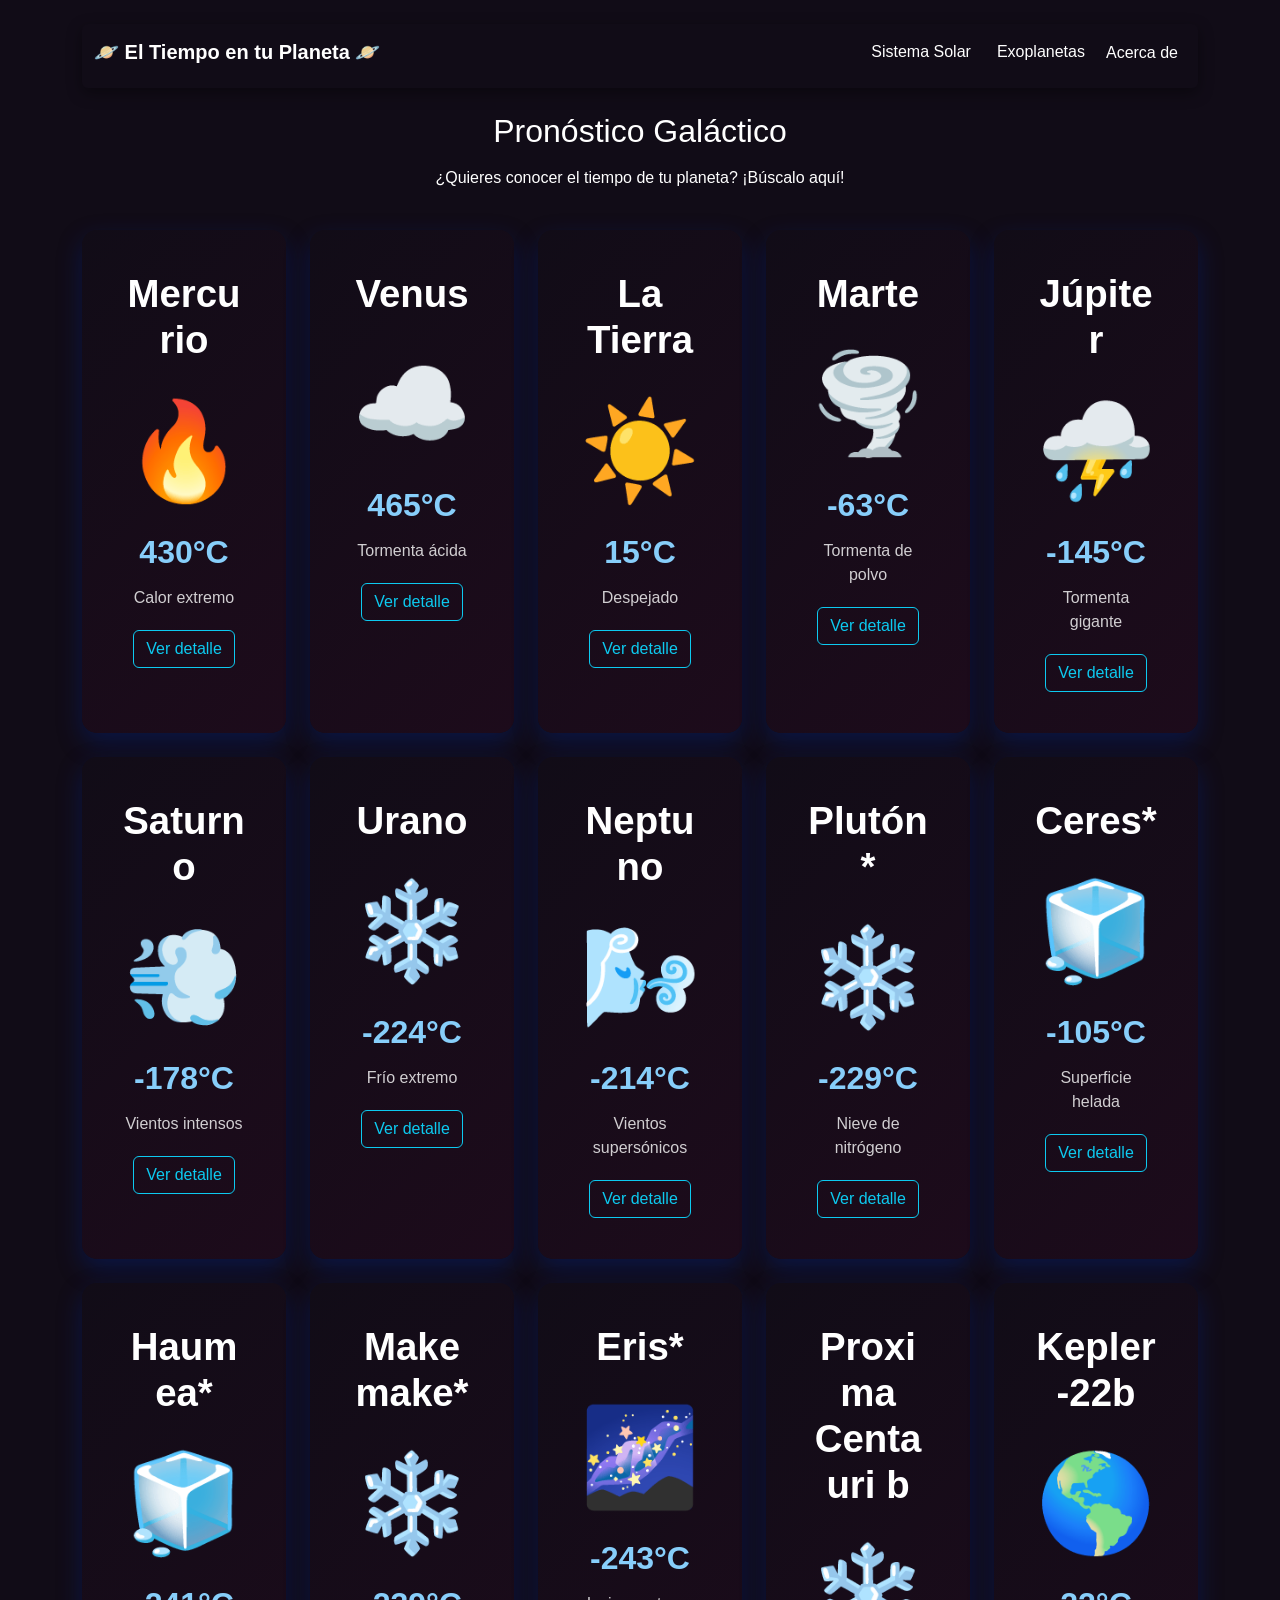
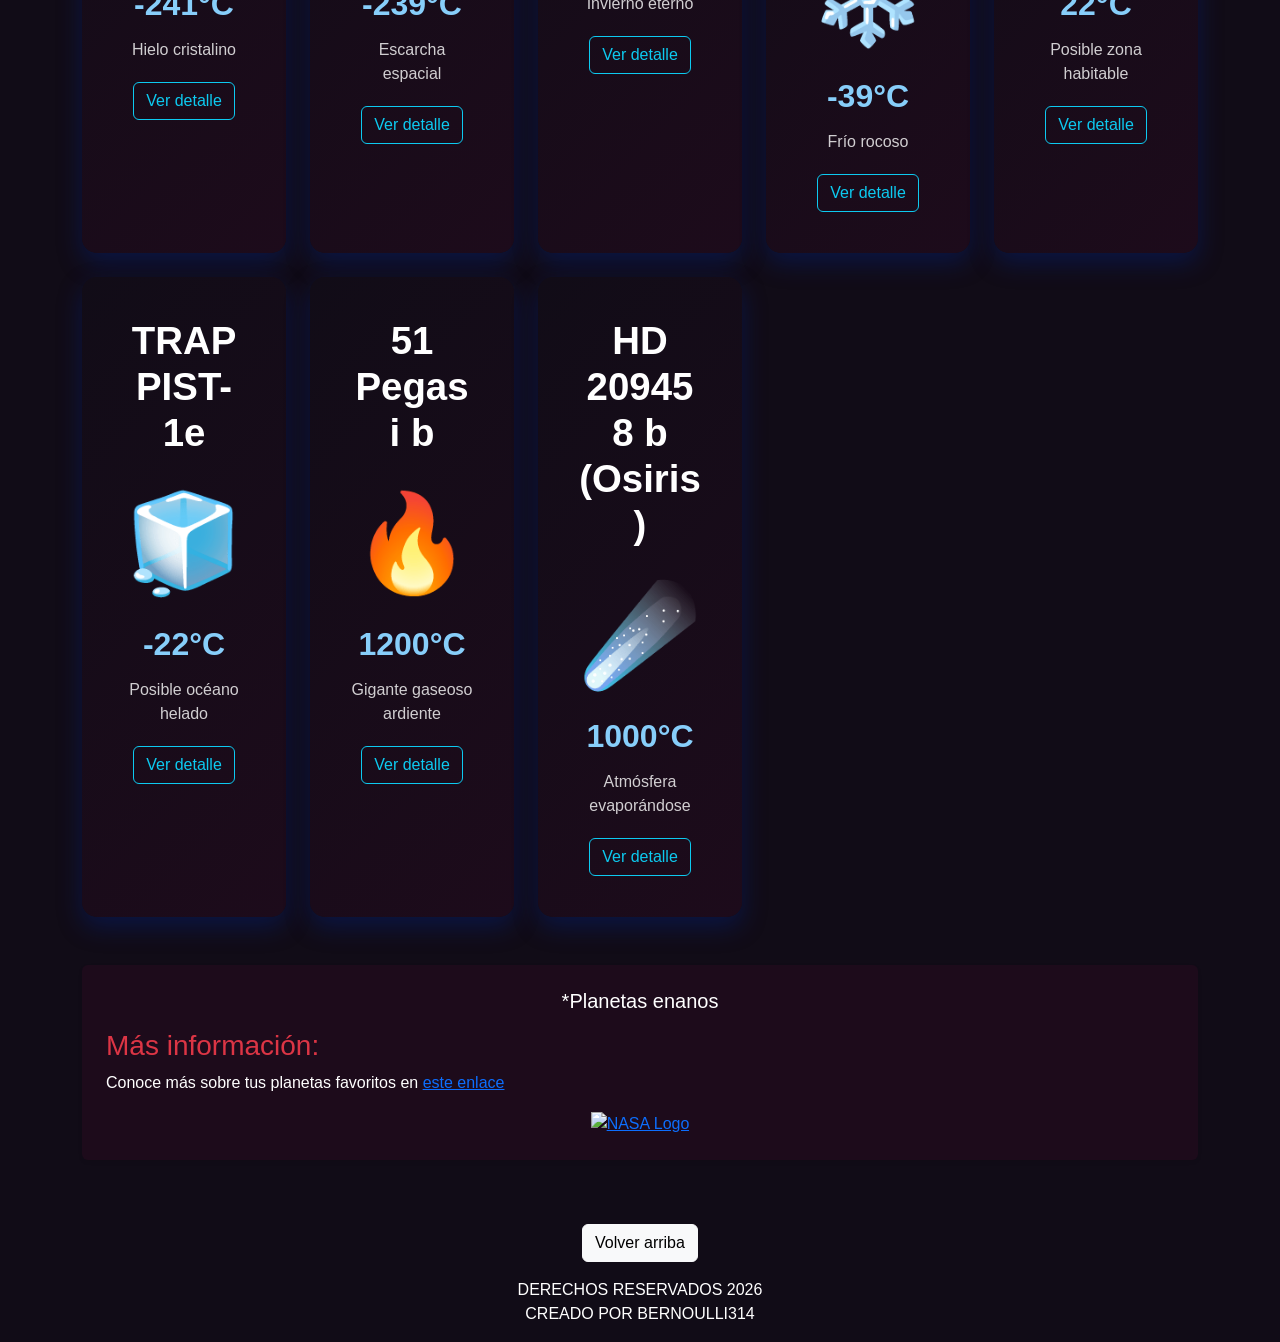
==== index.html @ 99de3299 "primera pagina+html+css funcional" ====
<!DOCTYPE html>
<html lang="es">

<head>
    <meta charset="UTF-8">
    <meta name="viewport" content="width=device-width, initial-scale=1.0">

    <link
        href="https://cdn.jsdelivr.net/npm/bootstrap@5.3.8/dist/css/bootstrap.min.css"
        rel="stylesheet">

    <link rel="stylesheet" href="./assets/css/styles.css">

    <title>🪐 El Tiempo en tu Planeta 🪐</title>

</head>

<body>

    <div class="container mt-4">

        <!-- HEADER -->
        <header class="mb-4">

            <nav class="navbar navbar-expand-lg rounded">

                <div class="container-fluid">

                    <div class="d-flex flex-wrap justify-content-between align-items-center w-100">

                        <!-- titular -->
                        <a class="navbar-brand fw-bold text-center mb-2 text-white" href="#">
                            🪐 El Tiempo en tu Planeta 🪐
                        </a>

                        <!-- menu -->
                        <div class="navbar-nav d-flex flex-row flex-wrap">

                            <button class="btn-ss btn mb-2 text-white">
                                Sistema Solar
                            </button>

                            <button class="btn-exo btn mb-2 text-white">
                                Exoplanetas
                            </button>

                            <a class="nav-link text-white"
                                href="https://science.nasa.gov/"
                                target="_blank"
                                rel="noopener noreferrer">
                                Acerca de
                            </a>

                        </div>

                    </div>

                </div>

            </nav>

        </header>


        <!-- el main -->
        <main>

            <section>

                <h2 class="text-center mb-3">
                    Pronóstico Galáctico
                </h2>

                <p class="text-center">
                    ¿Quieres conocer el tiempo de tu planeta? ¡Búscalo aquí!
                </p>

                <!-- aqui van las cards -->
                <div
                    id="contenedor_planetas"
                    class="row row-cols-1 row-cols-md-3 row-cols-lg-5 g-4 mt-3">

                </div>

            </section>


            <!-- aside -->
            <aside class="p-4 rounded shadow-sm mt-5">

                <h5 class="text-center">
                    *Planetas enanos
                </h5>

                <h3 class="text-danger mt-3">
                    Más información:
                </h3>

                <p>
                    Conoce más sobre tus planetas favoritos en
                    <a
                        href="https://science.nasa.gov/solar-system/planets/"
                        target="_blank"
                        rel="noopener noreferrer">
                        este enlace
                    </a>
                </p>

                <a
                    href="https://science.nasa.gov/solar-system/planets/"
                    target="_blank"
                    rel="noopener noreferrer"
                    class="d-block text-center">
                    <img
                        class="img-fluid"
                        width="60"
                        alt="NASA Logo"
                        src="https://science.nasa.gov/wp-content/themes/nasa-child/assets/images/nasa-logo.svg">
                </a>
            </aside>
        </main>

        <!-- footer -->
        <footer class="text-white text-center p-3 mt-5 rounded">

            <div class="row">

                <div class="col-sm-12 mb-3">

                    <button
                        class="btn btn-light"
                        onclick="window.scrollTo({
                            top:0,
                            behavior:'smooth'
                        })">
                        Volver arriba
                    </button>

                </div>

            </div>

            <p class="mb-0">
                DERECHOS RESERVADOS 2026
                <br>
                CREADO POR BERNOULLI314
            </p>

        </footer>

    </div>

    <!-- bootstrap script js -->
    <script src="https://cdn.jsdelivr.net/npm/bootstrap@5.3.8/dist/js/bootstrap.bundle.min.js"></script>

    <!-- mi script -->
    <script src="./assets/js/script.js"></script>

</body>

</html>
---- assets/css/styles.css ----
body{

    background:#110c17;
    font-family:Consolas,sans-serif;
    color:white;

}

/* cards y su hover */

.card{

    padding:25px;

    background:linear-gradient(
        135deg,
        #110c17,
        #1d0b1b
    );

    color:white;

    text-align:center;

    border:none;
    border-radius:15px;

    box-shadow:
        0 10px 25px rgba(0,35,133,.4);

    transition:
        transform 1.3s,
        box-shadow 1.3s;
}

.card:hover{

    transform:translateY(-20px);

    box-shadow:
        0 15px 30px rgba(0, 110, 255, 0.532);

}

/* datos de las cards */

.card h5{

    font-size: 2.4rem;
    font-weight:bold;
    margin-bottom:15px;

}

.icono-planeta{

    font-size:6rem;
    margin-bottom:5px;

}

.temperatura{

    font-size:2rem;
    font-weight:bold;
    color:#87cefa;
    margin-bottom:10px;

}

.estado{

    opacity:.8;
    margin-bottom:20px;

}

/* aside */

aside{

    background:#1d0b1b;
    color:white;

}

/* navbar */

.navbar{

    box-shadow:
        0 5px 15px
        rgba(0, 0, 0, 0.4);

}


/* botones */

.btn{

    transition:
        transform .3s;

}

.btn:hover{

    transform:scale(1.05);

}
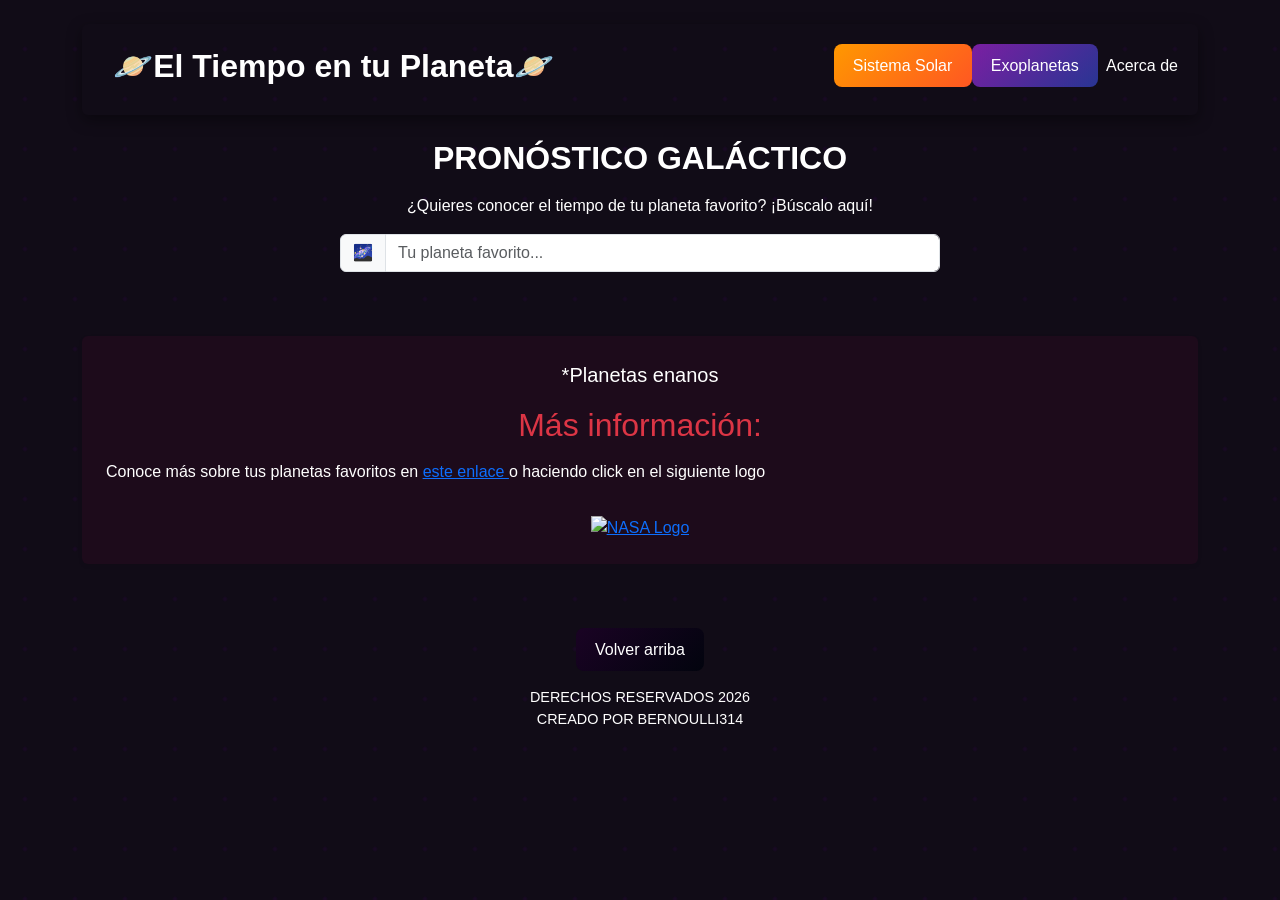
==== commit f3b23c08: "Se agregan cambios bem a detalle.html y solucion problemas scss" ====
--- a/index.html
+++ b/index.html
@@ -9,42 +9,42 @@
         href="https://cdn.jsdelivr.net/npm/bootstrap@5.3.8/dist/css/bootstrap.min.css"
         rel="stylesheet">
 
-    <link rel="stylesheet" href="./assets/css/styles.css">
+    <link rel="stylesheet" href="./assets/css/main.css">
 
-    <title>🪐 El Tiempo en tu Planeta 🪐</title>
+    <title>🪐El Tiempo en tu Planeta🪐</title>
 
 </head>
 
-<body>
+<body class="weather-app">
 
     <div class="container mt-4">
 
         <!-- HEADER -->
-        <header class="mb-4">
+        <header class="mb-4 header">
 
-            <nav class="navbar navbar-expand-lg rounded">
+            <nav class="navbar navbar-expand-lg rounded header__nav">
 
                 <div class="container-fluid">
 
                     <div class="d-flex flex-wrap justify-content-between align-items-center w-100">
 
                         <!-- titular -->
-                        <a class="navbar-brand fw-bold text-center mb-2 text-white" href="#">
-                            🪐 El Tiempo en tu Planeta 🪐
+                        <a class="navbar-brand fw-bold text-center mb-2 btn header__titulo" href="index.html">
+                            🪐El Tiempo en tu Planeta🪐
                         </a>
 
                         <!-- menu -->
                         <div class="navbar-nav d-flex flex-row flex-wrap">
 
-                            <button class="btn-ss btn mb-2 text-white">
+                            <button class="mb-2 btn btn--ss">
                                 Sistema Solar
                             </button>
 
-                            <button class="btn-exo btn mb-2 text-white">
+                            <button class="mb-2 btn btn--exo">
                                 Exoplanetas
                             </button>
 
-                            <a class="nav-link text-white"
+                            <a class="nav-link btn"
                                 href="https://science.nasa.gov/"
                                 target="_blank"
                                 rel="noopener noreferrer">
@@ -63,22 +63,29 @@
 
 
         <!-- el main -->
-        <main>
+        <main class="weather-content">
 
             <section>
 
-                <h2 class="text-center mb-3">
-                    Pronóstico Galáctico
-                </h2>
+                <h1 class="text-center mb-3 fw-bold weather-content__titulo">
+                    PRONÓSTICO GALÁCTICO
+                </h1>
 
-                <p class="text-center">
-                    ¿Quieres conocer el tiempo de tu planeta? ¡Búscalo aquí!
+                <p class="text-center weather-content__texto">
+                    ¿Quieres conocer el tiempo de tu planeta favorito? ¡Búscalo aquí!
                 </p>
+
+                <div class="input-group weather-content__input">
+                    <span class="input-group-text">🌌</span>
+                    <input type="text" id="buscar" class="form-control" placeholder="Tu planeta favorito...">
+                </div>
+
+
 
                 <!-- aqui van las cards -->
                 <div
                     id="contenedor_planetas"
-                    class="row row-cols-1 row-cols-md-3 row-cols-lg-5 g-4 mt-3">
+                    class="weather-content__grid row row-cols-1 row-cols-md-3 row-cols-lg-5 g-4 mt-3">
 
                 </div>
 
@@ -86,17 +93,17 @@
 
 
             <!-- aside -->
-            <aside class="p-4 rounded shadow-sm mt-5">
+            <aside class="p-4 rounded shadow-sm mt-5 aside">
 
-                <h5 class="text-center">
+                <h5 class="text-center aside__texto">
                     *Planetas enanos
                 </h5>
 
-                <h3 class="text-danger mt-3">
+                <h3 class="text-danger mt-3 aside__titulo">
                     Más información:
                 </h3>
 
-                <p>
+                <p class="aside__texto">
                     Conoce más sobre tus planetas favoritos en
                     <a
                         href="https://science.nasa.gov/solar-system/planets/"
@@ -104,6 +111,7 @@
                         rel="noopener noreferrer">
                         este enlace
                     </a>
+                    o haciendo click en el siguiente logo
                 </p>
 
                 <a
@@ -112,8 +120,8 @@
                     rel="noopener noreferrer"
                     class="d-block text-center">
                     <img
-                        class="img-fluid"
-                        width="60"
+                        class="img-fluid aside__img"
+                        width="100"
                         alt="NASA Logo"
                         src="https://science.nasa.gov/wp-content/themes/nasa-child/assets/images/nasa-logo.svg">
                 </a>
@@ -121,14 +129,14 @@
         </main>
 
         <!-- footer -->
-        <footer class="text-white text-center p-3 mt-5 rounded">
+        <footer class="text-center p-3 mt-5 rounded footer">
 
             <div class="row">
 
                 <div class="col-sm-12 mb-3">
 
                     <button
-                        class="btn btn-light"
+                        class="btn btn--footer"
                         onclick="window.scrollTo({
                             top:0,
                             behavior:'smooth'
@@ -140,7 +148,7 @@
 
             </div>
 
-            <p class="mb-0">
+            <p class="mb-0 footer__texto">
                 DERECHOS RESERVADOS 2026
                 <br>
                 CREADO POR BERNOULLI314
@@ -154,6 +162,7 @@
     <script src="https://cdn.jsdelivr.net/npm/bootstrap@5.3.8/dist/js/bootstrap.bundle.min.js"></script>
 
     <!-- mi script -->
+    <script src="./assets/js/datos.js"></script>
     <script src="./assets/js/script.js"></script>
 
 </body>
--- a/assets/css/main.css
+++ b/assets/css/main.css
@@ -0,0 +1,148 @@
+body {
+  background: rgb(17, 12, 23);
+  font-family: Consolas, sans-serif;
+  color: white;
+}
+body::before {
+  content: "";
+  position: fixed;
+  width: 100%;
+  height: 100%;
+  background-image: radial-gradient(rgb(60, 0, 93) 1px, transparent 3px);
+  background-size: 50px 50px;
+  opacity: 0.2;
+  z-index: -1;
+}
+
+.btn {
+  border: 0;
+  padding: 0.6rem 1.2rem;
+  border-radius: 8px;
+  cursor: pointer;
+  color: white;
+  transition: all 0.3s ease;
+}
+.btn:hover {
+  opacity: 0.8;
+  transform: scale(1.05);
+  font-weight: bold;
+}
+.btn {
+  transition: transform 0.3s;
+}
+.btn:hover {
+  transform: scale(1.05);
+}
+.btn--ss {
+  background: linear-gradient(135deg, rgb(255, 152, 0), rgb(255, 87, 34));
+  border: none;
+}
+.btn--ss:hover {
+  box-shadow: 0 0 15px rgba(255, 152, 0, 0.6);
+}
+.btn--exo {
+  background: linear-gradient(135deg, rgb(123, 31, 162), rgb(40, 53, 147));
+  border: none;
+}
+.btn--exo:hover {
+  box-shadow: 0 0 15px rgba(123, 31, 162, 0.6);
+}
+.btn--footer {
+  background: linear-gradient(135deg, rgb(26, 3, 36), rgb(2, 4, 14));
+  border: none;
+}
+.btn--footer:hover {
+  box-shadow: 0 0 15px rgba(26, 3, 36, 0.6);
+}
+.btn--footer {
+  color: white;
+}
+
+.place-card {
+  padding: 25px;
+  background: linear-gradient(135deg, rgb(17, 12, 23), rgb(29, 11, 27));
+  color: white;
+  text-align: center;
+  border: none;
+  border-radius: 15px;
+  box-shadow: 0 10px 25px rgba(0, 35, 133, 0.4);
+  transition: transform 1.3s, box-shadow 1.3s;
+}
+.place-card:hover {
+  transform: translateY(-20px);
+  box-shadow: 0 15px 30px rgba(0, 110, 255, 0.53);
+}
+.place-card__name {
+  font-size: 2rem;
+  font-weight: bold;
+  margin-bottom: 15px;
+}
+.place-card__icon {
+  font-size: 6rem;
+  margin-bottom: 5px;
+}
+.place-card__temp {
+  font-size: 2rem;
+  font-weight: bold;
+  color: rgb(135, 206, 250);
+  margin-bottom: 10px;
+}
+.place-card__status {
+  opacity: 0.8;
+  margin-bottom: 20px;
+}
+
+.header__nav {
+  box-shadow: 0 5px 15px rgba(0, 0, 0, 0.4);
+}
+.header__titulo {
+  text-align: center;
+  font-size: clamp(1.5rem, 5vw, 2rem);
+  margin-bottom: 1rem;
+  position: relative;
+  z-index: 1;
+  color: white;
+}
+
+.weather-content__titulo {
+  text-align: center;
+  font-size: clamp(1.5rem, 5vw, 2rem);
+  margin-bottom: 1rem;
+  position: relative;
+  z-index: 1;
+}
+.weather-content__texto {
+  color: white;
+}
+.weather-content__input {
+  max-width: 600px;
+  margin: auto;
+}
+.weather-content__grid {
+  margin-top: 2rem;
+}
+
+.aside {
+  background: rgb(29, 11, 27);
+  color: white;
+}
+.aside__titulo {
+  text-align: center;
+  font-size: clamp(1.5rem, 5vw, 2rem);
+  margin-bottom: 1rem;
+  position: relative;
+  z-index: 1;
+}
+.aside__texto {
+  line-height: 1.5;
+}
+.aside__img {
+  margin-top: 1rem;
+}
+
+.footer__texto {
+  font-size: 0.9rem;
+  color: white;
+}
+
+/*# sourceMappingURL=main.css.map */
